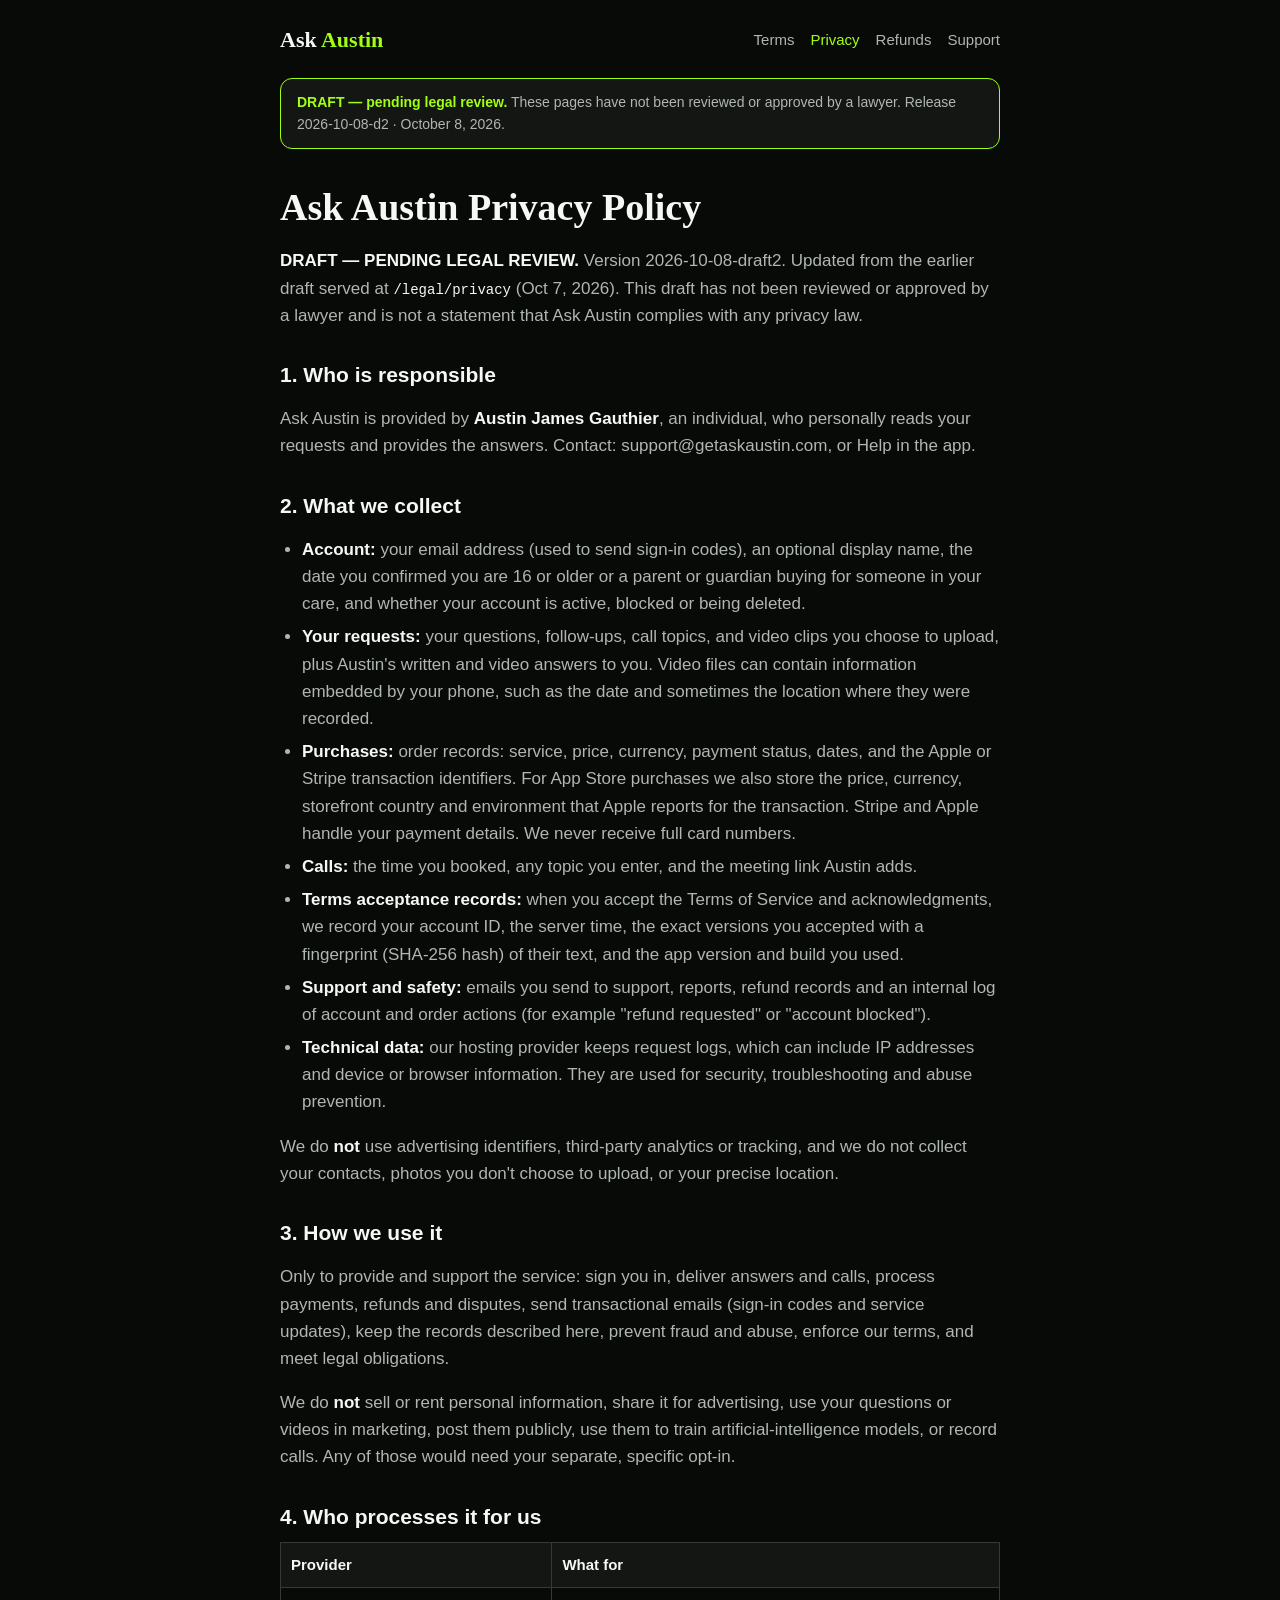
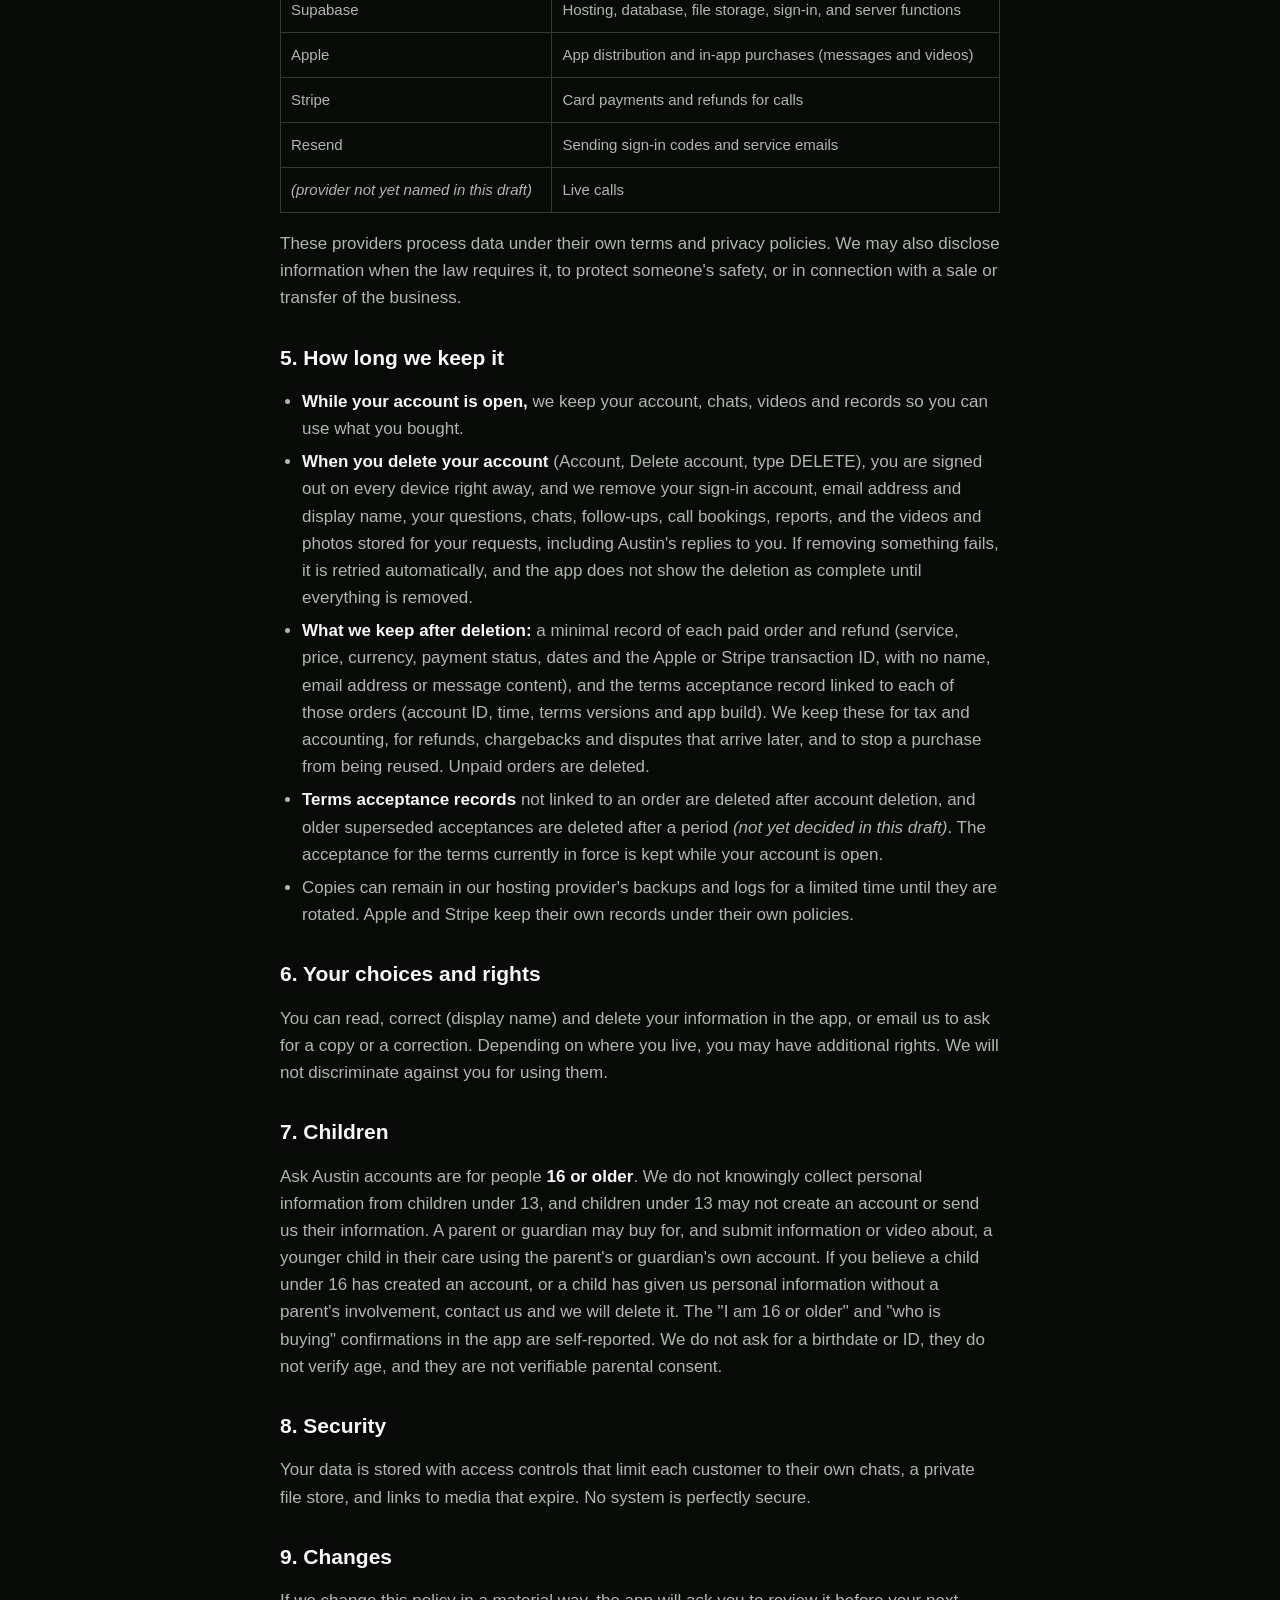
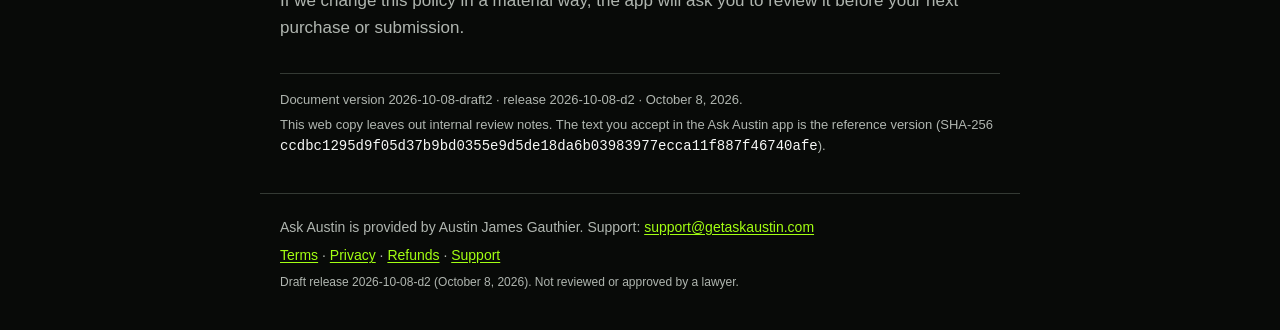
==== privacy/index.html @ 0ba7e784 "Ask Austin legal pages, draft release 2026-10-08-d2 (support@ contact)" ====
<!doctype html>
<html lang="en">
<head>
<meta charset="utf-8">
<meta name="viewport" content="width=device-width, initial-scale=1">
<meta name="robots" content="noindex, nofollow">
<meta name="color-scheme" content="dark">
<meta name="description" content="Ask Austin draft legal pages.">
<title>Privacy Policy · Ask Austin (draft)</title>
<link rel="icon" href="data:,">
<link rel="stylesheet" href="/assets/site.css">
</head>
<body>
<a class="skip" href="#main">Skip to content</a>
<header class="site">
<a class="brand" href="/">Ask <span>Austin</span></a>
<nav aria-label="Legal pages"><a href="/terms/">Terms</a><a href="/privacy/" aria-current="page">Privacy</a><a href="/refunds/">Refunds</a><a href="/support/">Support</a></nav>
</header>
<div class="draft" role="note"><strong>DRAFT — pending legal review.</strong> These pages have not been reviewed or approved by a lawyer. Release 2026-10-08-d2 · October 8, 2026.</div>
<main id="main">
<article class="doc">
<h1>Ask Austin Privacy Policy</h1>
<p><strong>DRAFT — PENDING LEGAL REVIEW.</strong> Version 2026-10-08-draft2. Updated from the earlier draft served at <code>/legal/privacy</code> (Oct 7, 2026). This draft has not been reviewed or approved by a lawyer and is not a statement that Ask Austin complies with any privacy law.</p>
<h2>1. Who is responsible</h2>
<p>Ask Austin is provided by <strong>Austin James Gauthier</strong>, an individual, who personally reads your requests and provides the answers. Contact: support@getaskaustin.com, or Help in the app.</p>
<h2>2. What we collect</h2>
<ul>
<li><strong>Account:</strong> your email address (used to send sign-in codes), an optional display name, the date you confirmed you are 16 or older or a parent or guardian buying for someone in your care, and whether your account is active, blocked or being deleted.</li>
<li><strong>Your requests:</strong> your questions, follow-ups, call topics, and video clips you choose to upload, plus Austin's written and video answers to you. Video files can contain information embedded by your phone, such as the date and sometimes the location where they were recorded.</li>
<li><strong>Purchases:</strong> order records: service, price, currency, payment status, dates, and the Apple or Stripe transaction identifiers. For App Store purchases we also store the price, currency, storefront country and environment that Apple reports for the transaction. Stripe and Apple handle your payment details. We never receive full card numbers.</li>
<li><strong>Calls:</strong> the time you booked, any topic you enter, and the meeting link Austin adds.</li>
<li><strong>Terms acceptance records:</strong> when you accept the Terms of Service and acknowledgments, we record your account ID, the server time, the exact versions you accepted with a fingerprint (SHA-256 hash) of their text, and the app version and build you used.</li>
<li><strong>Support and safety:</strong> emails you send to support, reports, refund records and an internal log of account and order actions (for example "refund requested" or "account blocked").</li>
<li><strong>Technical data:</strong> our hosting provider keeps request logs, which can include IP addresses and device or browser information. They are used for security, troubleshooting and abuse prevention.</li>
</ul>
<p>We do <strong>not</strong> use advertising identifiers, third-party analytics or tracking, and we do not collect your contacts, photos you don't choose to upload, or your precise location.</p>
<h2>3. How we use it</h2>
<p>Only to provide and support the service: sign you in, deliver answers and calls, process payments, refunds and disputes, send transactional emails (sign-in codes and service updates), keep the records described here, prevent fraud and abuse, enforce our terms, and meet legal obligations.</p>
<p>We do <strong>not</strong> sell or rent personal information, share it for advertising, use your questions or videos in marketing, post them publicly, use them to train artificial-intelligence models, or record calls. Any of those would need your separate, specific opt-in.</p>
<h2>4. Who processes it for us</h2>
<div class="table-wrap"><table>
<thead>
<tr>
<th>Provider</th>
<th>What for</th>
</tr>
</thead>
<tbody>
<tr>
<td>Supabase</td>
<td>Hosting, database, file storage, sign-in, and server functions</td>
</tr>
<tr>
<td>Apple</td>
<td>App distribution and in-app purchases (messages and videos)</td>
</tr>
<tr>
<td>Stripe</td>
<td>Card payments and refunds for calls</td>
</tr>
<tr>
<td>Resend</td>
<td>Sending sign-in codes and service emails</td>
</tr>
<tr>
<td><em>(provider not yet named in this draft)</em></td>
<td>Live calls</td>
</tr>
</tbody>
</table></div>
<p>These providers process data under their own terms and privacy policies. We may also disclose information when the law requires it, to protect someone's safety, or in connection with a sale or transfer of the business.</p>
<h2>5. How long we keep it</h2>
<ul>
<li><strong>While your account is open,</strong> we keep your account, chats, videos and records so you can use what you bought.</li>
<li><strong>When you delete your account</strong> (Account, Delete account, type DELETE), you are signed out on every device right away, and we remove your sign-in account, email address and display name, your questions, chats, follow-ups, call bookings, reports, and the videos and photos stored for your requests, including Austin's replies to you. If removing something fails, it is retried automatically, and the app does not show the deletion as complete until everything is removed.</li>
<li><strong>What we keep after deletion:</strong> a minimal record of each paid order and refund (service, price, currency, payment status, dates and the Apple or Stripe transaction ID, with no name, email address or message content), and the terms acceptance record linked to each of those orders (account ID, time, terms versions and app build). We keep these for tax and accounting, for refunds, chargebacks and disputes that arrive later, and to stop a purchase from being reused. Unpaid orders are deleted.</li>
<li><strong>Terms acceptance records</strong> not linked to an order are deleted after account deletion, and older superseded acceptances are deleted after a period <em>(not yet decided in this draft)</em>. The acceptance for the terms currently in force is kept while your account is open.</li>
<li>Copies can remain in our hosting provider's backups and logs for a limited time until they are rotated. Apple and Stripe keep their own records under their own policies.</li>
</ul>
<h2>6. Your choices and rights</h2>
<p>You can read, correct (display name) and delete your information in the app, or email us to ask for a copy or a correction. Depending on where you live, you may have additional rights. We will not discriminate against you for using them.</p>
<h2>7. Children</h2>
<p>Ask Austin accounts are for people <strong>16 or older</strong>. We do not knowingly collect personal information from children under 13, and children under 13 may not create an account or send us their information. A parent or guardian may buy for, and submit information or video about, a younger child in their care using the parent's or guardian's own account. If you believe a child under 16 has created an account, or a child has given us personal information without a parent's involvement, contact us and we will delete it. The "I am 16 or older" and "who is buying" confirmations in the app are self-reported. We do not ask for a birthdate or ID, they do not verify age, and they are not verifiable parental consent.</p>
<h2>8. Security</h2>
<p>Your data is stored with access controls that limit each customer to their own chats, a private file store, and links to media that expire. No system is perfectly secure.</p>
<h2>9. Changes</h2>
<p>If we change this policy in a material way, the app will ask you to review it before your next purchase or submission.</p>
</article>
<aside class="docmeta"><p>Document version 2026-10-08-draft2 · release 2026-10-08-d2 · October 8, 2026.</p><p>This web copy leaves out internal review notes. The text you accept in the Ask Austin app is the reference version (SHA-256 <code>ccdbc1295d9f05d37b9bd0355e9d5de18da6b03983977ecca11f887f46740afe</code>).</p></aside>
</main>
<footer class="site">
<p>Ask Austin is provided by Austin James Gauthier. Support: <a href="mailto:support@getaskaustin.com">support@getaskaustin.com</a></p>
<p><a href="/terms/">Terms</a> · <a href="/privacy/">Privacy</a> · <a href="/refunds/">Refunds</a> · <a href="/support/">Support</a></p>
<p class="fine">Draft release 2026-10-08-d2 (October 8, 2026). Not reviewed or approved by a lawyer.</p>
</footer>
</body>
</html>
---- assets/site.css ----
/* Ask Austin draft legal site. System fonts only; no external assets. Colors from the app's Theme.swift. */
:root{--bg:#080a08;--surface:#131613;--border:#343a34;--text:#f6f7f6;--muted:#b0b6b0;--accent:#a3ff12;--ink:#101800}
*{box-sizing:border-box}
html{-webkit-text-size-adjust:100%}
body{margin:0;background:var(--bg);color:var(--text);font:17px/1.6 -apple-system,BlinkMacSystemFont,"Segoe UI",Roboto,Helvetica,Arial,sans-serif}
a{color:var(--accent);text-underline-offset:2px}
a:focus-visible{outline:2px solid var(--accent);outline-offset:2px}
.skip{position:absolute;left:-999px}.skip:focus{left:12px;top:12px;background:var(--accent);color:var(--ink);padding:8px 12px;border-radius:8px}
header.site,main,footer.site,.draft{max-width:760px;margin:0 auto;padding-left:20px;padding-right:20px}
header.site{display:flex;flex-wrap:wrap;align-items:center;justify-content:space-between;gap:8px 16px;padding-top:18px;padding-bottom:12px}
.brand{color:var(--text);text-decoration:none;font:700 22px/1.2 "New York",Georgia,"Times New Roman",serif}
.brand span,.hero h1 span{color:var(--accent)}
nav{display:flex;flex-wrap:wrap;gap:4px 16px}
nav a{color:var(--muted);text-decoration:none;font-size:15px;padding:6px 0;min-height:44px;display:inline-flex;align-items:center}
nav a[aria-current=page],nav a:hover{color:var(--accent)}
.draft{background:var(--surface);border:1px solid var(--accent);border-radius:12px;padding:12px 16px;font-size:14px;color:var(--muted);margin-top:4px;margin-bottom:8px;max-width:720px}
.draft strong{color:var(--accent)}
main{padding-top:8px;padding-bottom:32px}
h1{font:700 32px/1.2 "New York",Georgia,"Times New Roman",serif;margin:20px 0 12px}
h2{font-size:21px;line-height:1.3;margin:32px 0 8px}
h3{font-size:18px;margin:24px 0 6px}
p,li{color:var(--muted)}
strong{color:var(--text)}
ul{padding-left:22px}li{margin:6px 0}
code{font:14px ui-monospace,SFMono-Regular,Menlo,monospace;color:var(--text);word-break:break-all}
.table-wrap{overflow-x:auto;margin:12px 0}
table{border-collapse:collapse;width:100%;font-size:15px}
th,td{border:1px solid var(--border);padding:10px;text-align:left;vertical-align:top}
th{background:var(--surface);color:var(--text)}
td{color:var(--muted)}
.docmeta{border-top:1px solid var(--border);margin-top:32px;padding-top:12px;font-size:13px}
.docmeta p{margin:4px 0}
.hero{padding:28px 0 8px}
.hero h1{font-size:44px;margin:0 0 8px}
.lede{font-size:19px;color:var(--text)}
.cards{list-style:none;padding:0;display:grid;gap:12px;margin:24px 0}
.cards a{display:block;background:var(--surface);border:1px solid var(--border);border-radius:14px;padding:16px 18px;text-decoration:none;min-height:44px}
.cards a:hover,.cards a:focus-visible{border-color:var(--accent)}
.cards strong{display:block;color:var(--accent);font-size:18px}
.cards span{color:var(--muted);font-size:15px}
footer.site{border-top:1px solid var(--border);padding-top:16px;padding-bottom:32px;font-size:14px}
footer.site p{margin:6px 0}
.fine{font-size:12px}
@media (min-width:720px){.cards{grid-template-columns:1fr 1fr}h1{font-size:38px}}
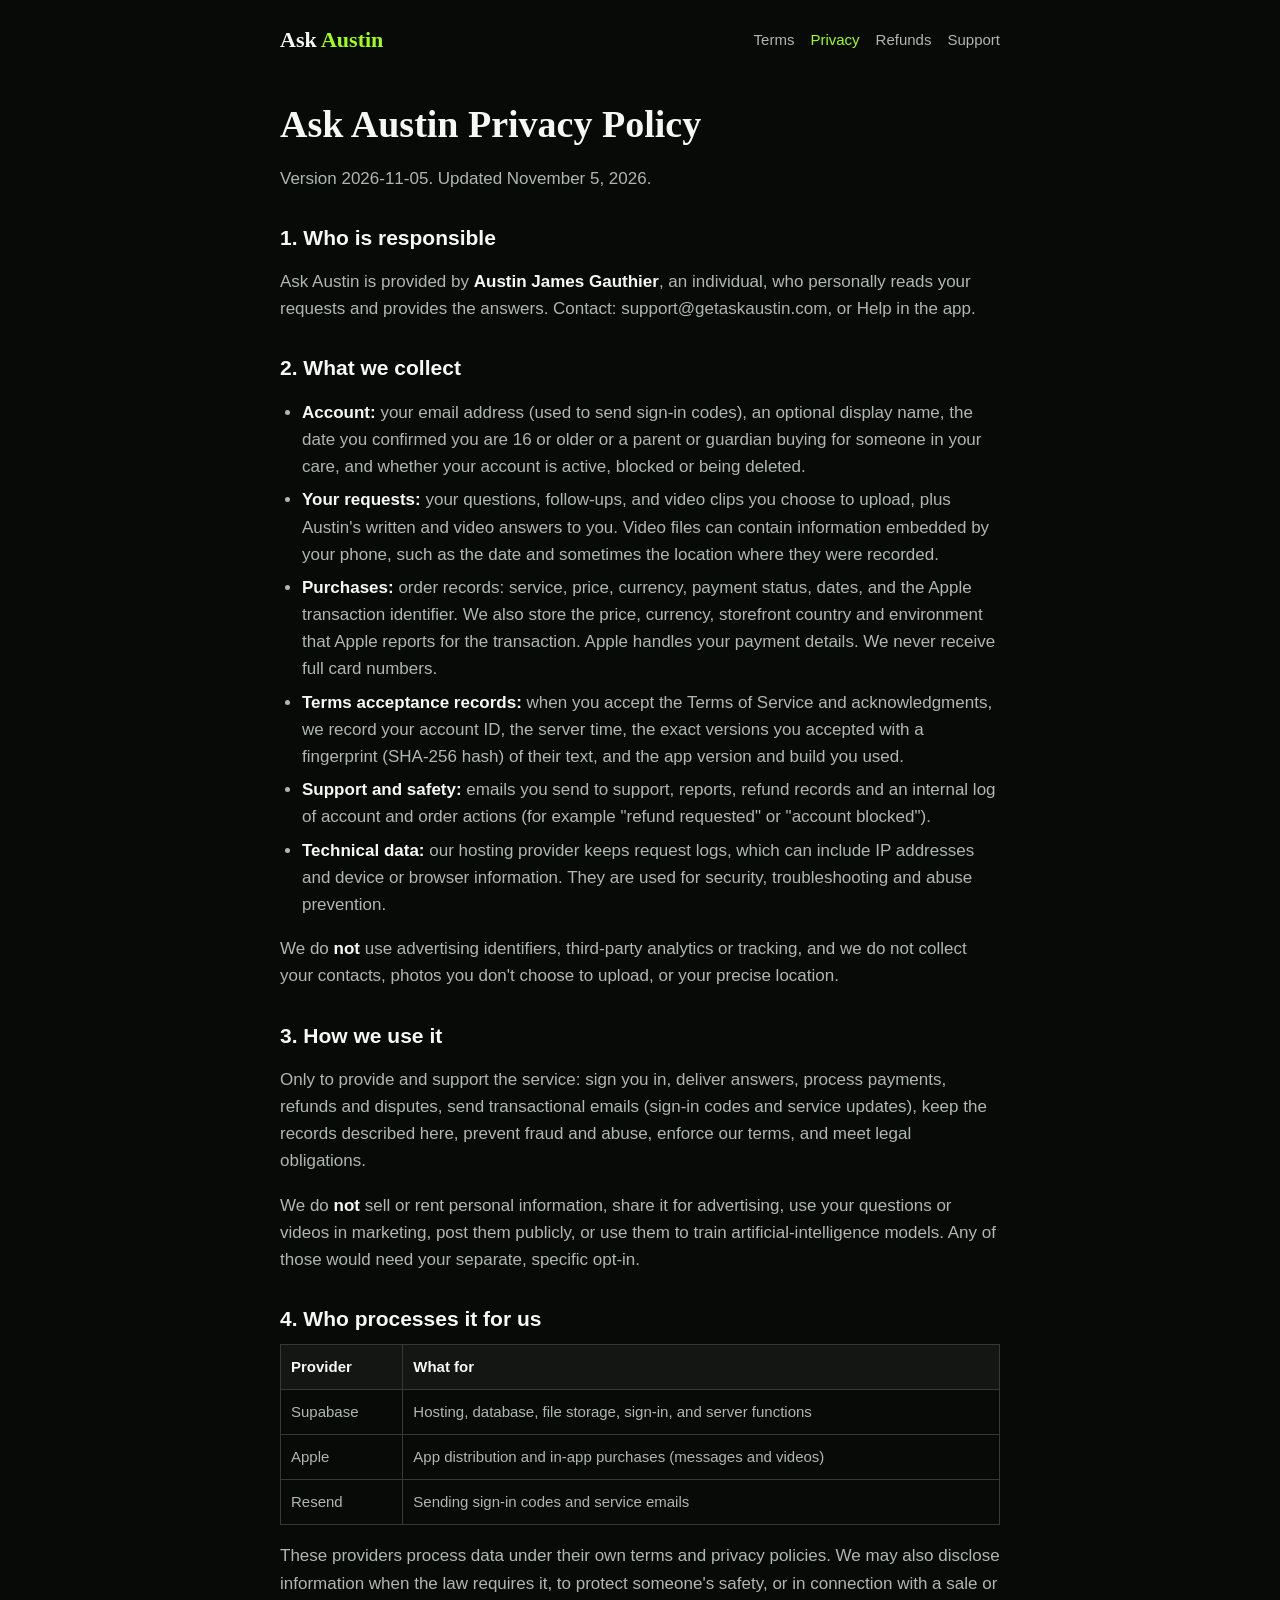
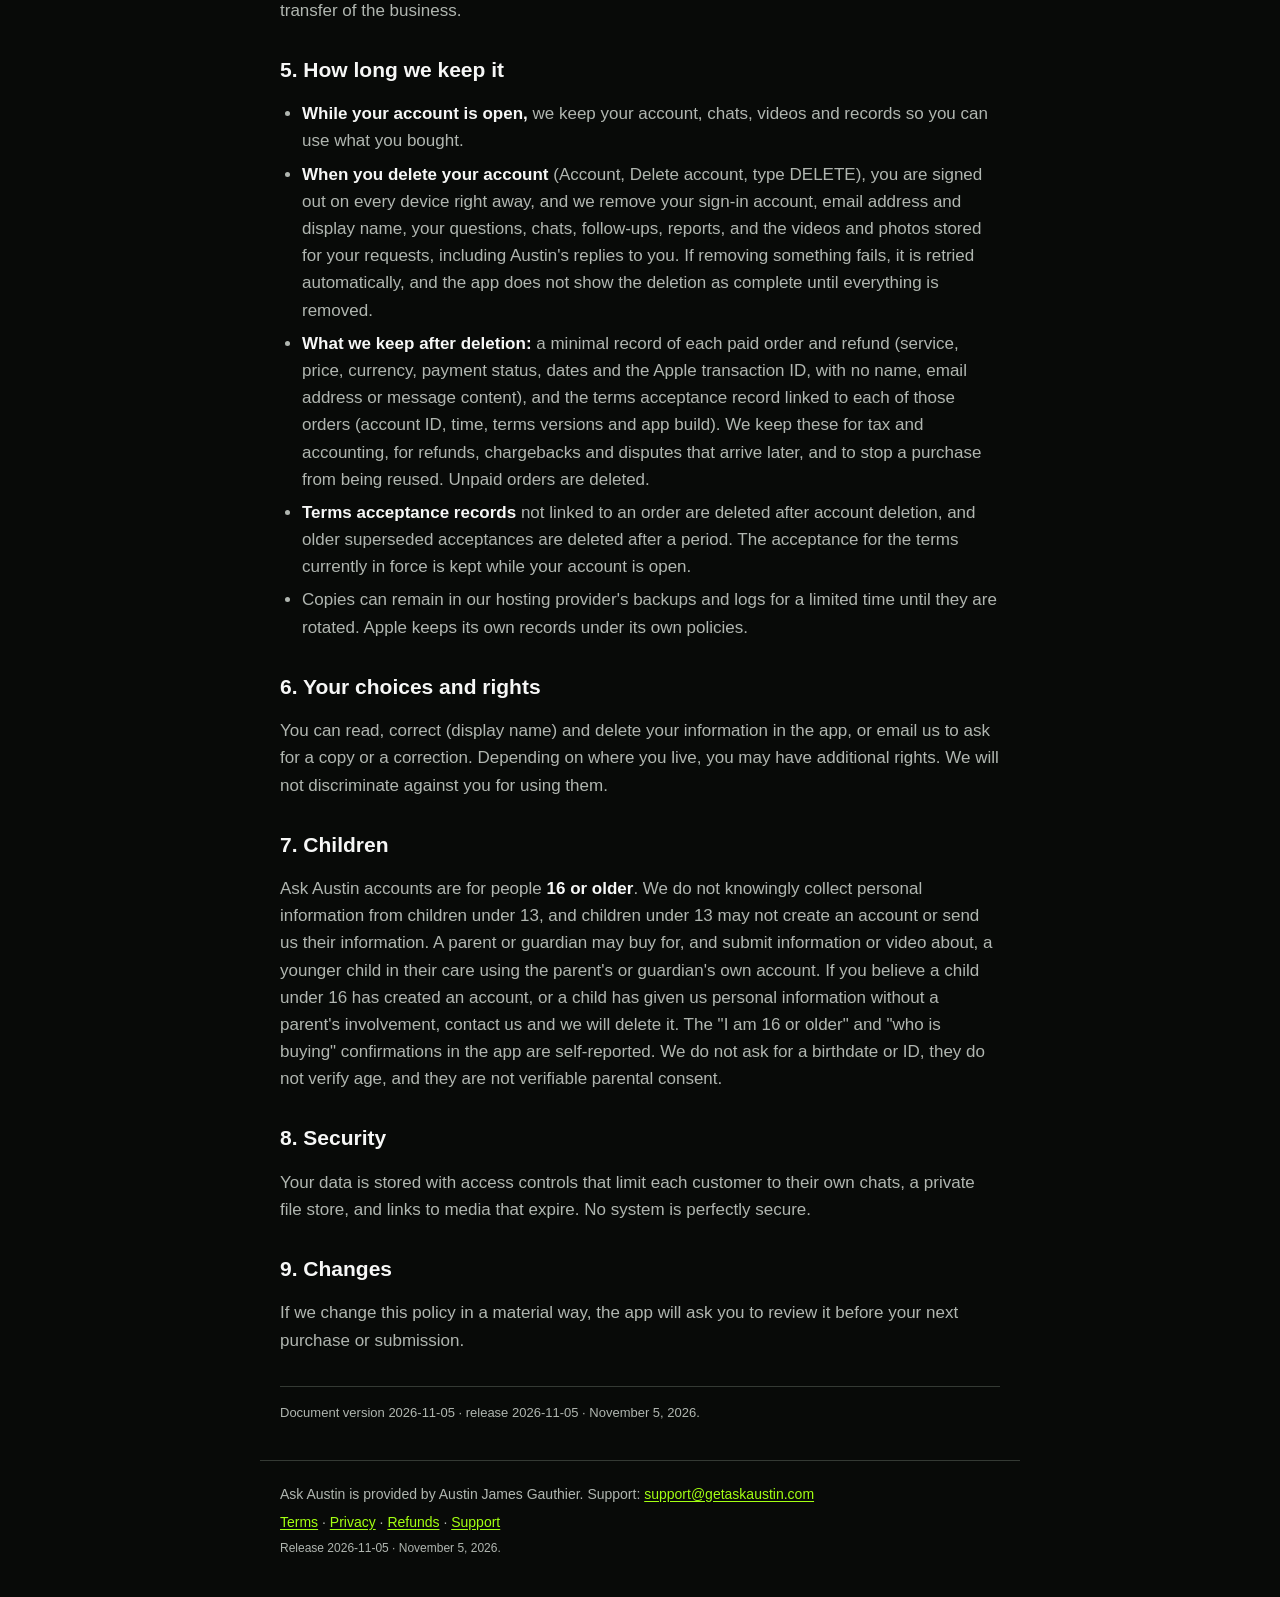
==== commit 336df1c2: "Publish legal pages for release 2026-11-05. Remove draft review banners and Calls/Stripe language so" ====
--- a/privacy/index.html
+++ b/privacy/index.html
@@ -5,8 +5,8 @@
 <meta name="viewport" content="width=device-width, initial-scale=1">
 <meta name="robots" content="noindex, nofollow">
 <meta name="color-scheme" content="dark">
-<meta name="description" content="Ask Austin draft legal pages.">
-<title>Privacy Policy · Ask Austin (draft)</title>
+<meta name="description" content="Ask Austin Privacy Policy.">
+<title>Privacy Policy · Ask Austin</title>
 <link rel="icon" href="data:,">
 <link rel="stylesheet" href="/assets/site.css">
 </head>
@@ -16,27 +16,25 @@
 <a class="brand" href="/">Ask <span>Austin</span></a>
 <nav aria-label="Legal pages"><a href="/terms/">Terms</a><a href="/privacy/" aria-current="page">Privacy</a><a href="/refunds/">Refunds</a><a href="/support/">Support</a></nav>
 </header>
-<div class="draft" role="note"><strong>DRAFT — pending legal review.</strong> These pages have not been reviewed or approved by a lawyer. Release 2026-10-08-d2 · October 8, 2026.</div>
 <main id="main">
 <article class="doc">
 <h1>Ask Austin Privacy Policy</h1>
-<p><strong>DRAFT — PENDING LEGAL REVIEW.</strong> Version 2026-10-08-draft2. Updated from the earlier draft served at <code>/legal/privacy</code> (Oct 7, 2026). This draft has not been reviewed or approved by a lawyer and is not a statement that Ask Austin complies with any privacy law.</p>
+<p>Version 2026-11-05. Updated November 5, 2026.</p>
 <h2>1. Who is responsible</h2>
 <p>Ask Austin is provided by <strong>Austin James Gauthier</strong>, an individual, who personally reads your requests and provides the answers. Contact: support@getaskaustin.com, or Help in the app.</p>
 <h2>2. What we collect</h2>
 <ul>
 <li><strong>Account:</strong> your email address (used to send sign-in codes), an optional display name, the date you confirmed you are 16 or older or a parent or guardian buying for someone in your care, and whether your account is active, blocked or being deleted.</li>
-<li><strong>Your requests:</strong> your questions, follow-ups, call topics, and video clips you choose to upload, plus Austin's written and video answers to you. Video files can contain information embedded by your phone, such as the date and sometimes the location where they were recorded.</li>
-<li><strong>Purchases:</strong> order records: service, price, currency, payment status, dates, and the Apple or Stripe transaction identifiers. For App Store purchases we also store the price, currency, storefront country and environment that Apple reports for the transaction. Stripe and Apple handle your payment details. We never receive full card numbers.</li>
-<li><strong>Calls:</strong> the time you booked, any topic you enter, and the meeting link Austin adds.</li>
+<li><strong>Your requests:</strong> your questions, follow-ups, and video clips you choose to upload, plus Austin's written and video answers to you. Video files can contain information embedded by your phone, such as the date and sometimes the location where they were recorded.</li>
+<li><strong>Purchases:</strong> order records: service, price, currency, payment status, dates, and the Apple transaction identifier. We also store the price, currency, storefront country and environment that Apple reports for the transaction. Apple handles your payment details. We never receive full card numbers.</li>
 <li><strong>Terms acceptance records:</strong> when you accept the Terms of Service and acknowledgments, we record your account ID, the server time, the exact versions you accepted with a fingerprint (SHA-256 hash) of their text, and the app version and build you used.</li>
 <li><strong>Support and safety:</strong> emails you send to support, reports, refund records and an internal log of account and order actions (for example "refund requested" or "account blocked").</li>
 <li><strong>Technical data:</strong> our hosting provider keeps request logs, which can include IP addresses and device or browser information. They are used for security, troubleshooting and abuse prevention.</li>
 </ul>
 <p>We do <strong>not</strong> use advertising identifiers, third-party analytics or tracking, and we do not collect your contacts, photos you don't choose to upload, or your precise location.</p>
 <h2>3. How we use it</h2>
-<p>Only to provide and support the service: sign you in, deliver answers and calls, process payments, refunds and disputes, send transactional emails (sign-in codes and service updates), keep the records described here, prevent fraud and abuse, enforce our terms, and meet legal obligations.</p>
-<p>We do <strong>not</strong> sell or rent personal information, share it for advertising, use your questions or videos in marketing, post them publicly, use them to train artificial-intelligence models, or record calls. Any of those would need your separate, specific opt-in.</p>
+<p>Only to provide and support the service: sign you in, deliver answers, process payments, refunds and disputes, send transactional emails (sign-in codes and service updates), keep the records described here, prevent fraud and abuse, enforce our terms, and meet legal obligations.</p>
+<p>We do <strong>not</strong> sell or rent personal information, share it for advertising, use your questions or videos in marketing, post them publicly, or use them to train artificial-intelligence models. Any of those would need your separate, specific opt-in.</p>
 <h2>4. Who processes it for us</h2>
 <div class="table-wrap"><table>
 <thead>
@@ -55,16 +53,8 @@
 <td>App distribution and in-app purchases (messages and videos)</td>
 </tr>
 <tr>
-<td>Stripe</td>
-<td>Card payments and refunds for calls</td>
-</tr>
-<tr>
 <td>Resend</td>
 <td>Sending sign-in codes and service emails</td>
-</tr>
-<tr>
-<td><em>(provider not yet named in this draft)</em></td>
-<td>Live calls</td>
 </tr>
 </tbody>
 </table></div>
@@ -72,10 +62,10 @@
 <h2>5. How long we keep it</h2>
 <ul>
 <li><strong>While your account is open,</strong> we keep your account, chats, videos and records so you can use what you bought.</li>
-<li><strong>When you delete your account</strong> (Account, Delete account, type DELETE), you are signed out on every device right away, and we remove your sign-in account, email address and display name, your questions, chats, follow-ups, call bookings, reports, and the videos and photos stored for your requests, including Austin's replies to you. If removing something fails, it is retried automatically, and the app does not show the deletion as complete until everything is removed.</li>
-<li><strong>What we keep after deletion:</strong> a minimal record of each paid order and refund (service, price, currency, payment status, dates and the Apple or Stripe transaction ID, with no name, email address or message content), and the terms acceptance record linked to each of those orders (account ID, time, terms versions and app build). We keep these for tax and accounting, for refunds, chargebacks and disputes that arrive later, and to stop a purchase from being reused. Unpaid orders are deleted.</li>
-<li><strong>Terms acceptance records</strong> not linked to an order are deleted after account deletion, and older superseded acceptances are deleted after a period <em>(not yet decided in this draft)</em>. The acceptance for the terms currently in force is kept while your account is open.</li>
-<li>Copies can remain in our hosting provider's backups and logs for a limited time until they are rotated. Apple and Stripe keep their own records under their own policies.</li>
+<li><strong>When you delete your account</strong> (Account, Delete account, type DELETE), you are signed out on every device right away, and we remove your sign-in account, email address and display name, your questions, chats, follow-ups, reports, and the videos and photos stored for your requests, including Austin's replies to you. If removing something fails, it is retried automatically, and the app does not show the deletion as complete until everything is removed.</li>
+<li><strong>What we keep after deletion:</strong> a minimal record of each paid order and refund (service, price, currency, payment status, dates and the Apple transaction ID, with no name, email address or message content), and the terms acceptance record linked to each of those orders (account ID, time, terms versions and app build). We keep these for tax and accounting, for refunds, chargebacks and disputes that arrive later, and to stop a purchase from being reused. Unpaid orders are deleted.</li>
+<li><strong>Terms acceptance records</strong> not linked to an order are deleted after account deletion, and older superseded acceptances are deleted after a period. The acceptance for the terms currently in force is kept while your account is open.</li>
+<li>Copies can remain in our hosting provider's backups and logs for a limited time until they are rotated. Apple keeps its own records under its own policies.</li>
 </ul>
 <h2>6. Your choices and rights</h2>
 <p>You can read, correct (display name) and delete your information in the app, or email us to ask for a copy or a correction. Depending on where you live, you may have additional rights. We will not discriminate against you for using them.</p>
@@ -86,12 +76,12 @@
 <h2>9. Changes</h2>
 <p>If we change this policy in a material way, the app will ask you to review it before your next purchase or submission.</p>
 </article>
-<aside class="docmeta"><p>Document version 2026-10-08-draft2 · release 2026-10-08-d2 · October 8, 2026.</p><p>This web copy leaves out internal review notes. The text you accept in the Ask Austin app is the reference version (SHA-256 <code>ccdbc1295d9f05d37b9bd0355e9d5de18da6b03983977ecca11f887f46740afe</code>).</p></aside>
+<aside class="docmeta"><p>Document version 2026-11-05 · release 2026-11-05 · November 5, 2026.</p></aside>
 </main>
 <footer class="site">
 <p>Ask Austin is provided by Austin James Gauthier. Support: <a href="mailto:support@getaskaustin.com">support@getaskaustin.com</a></p>
 <p><a href="/terms/">Terms</a> · <a href="/privacy/">Privacy</a> · <a href="/refunds/">Refunds</a> · <a href="/support/">Support</a></p>
-<p class="fine">Draft release 2026-10-08-d2 (October 8, 2026). Not reviewed or approved by a lawyer.</p>
+<p class="fine">Release 2026-11-05 · November 5, 2026.</p>
 </footer>
 </body>
 </html>
--- a/assets/site.css
+++ b/assets/site.css
@@ -1,4 +1,4 @@
-/* Ask Austin draft legal site. System fonts only; no external assets. Colors from the app's Theme.swift. */
+/* Ask Austin legal site. System fonts only; no external assets. Colors from the app's Theme.swift. */
 :root{--bg:#080a08;--surface:#131613;--border:#343a34;--text:#f6f7f6;--muted:#b0b6b0;--accent:#a3ff12;--ink:#101800}
 *{box-sizing:border-box}
 html{-webkit-text-size-adjust:100%}
@@ -6,15 +6,13 @@
 a{color:var(--accent);text-underline-offset:2px}
 a:focus-visible{outline:2px solid var(--accent);outline-offset:2px}
 .skip{position:absolute;left:-999px}.skip:focus{left:12px;top:12px;background:var(--accent);color:var(--ink);padding:8px 12px;border-radius:8px}
-header.site,main,footer.site,.draft{max-width:760px;margin:0 auto;padding-left:20px;padding-right:20px}
+header.site,main,footer.site{max-width:760px;margin:0 auto;padding-left:20px;padding-right:20px}
 header.site{display:flex;flex-wrap:wrap;align-items:center;justify-content:space-between;gap:8px 16px;padding-top:18px;padding-bottom:12px}
 .brand{color:var(--text);text-decoration:none;font:700 22px/1.2 "New York",Georgia,"Times New Roman",serif}
 .brand span,.hero h1 span{color:var(--accent)}
 nav{display:flex;flex-wrap:wrap;gap:4px 16px}
 nav a{color:var(--muted);text-decoration:none;font-size:15px;padding:6px 0;min-height:44px;display:inline-flex;align-items:center}
 nav a[aria-current=page],nav a:hover{color:var(--accent)}
-.draft{background:var(--surface);border:1px solid var(--accent);border-radius:12px;padding:12px 16px;font-size:14px;color:var(--muted);margin-top:4px;margin-bottom:8px;max-width:720px}
-.draft strong{color:var(--accent)}
 main{padding-top:8px;padding-bottom:32px}
 h1{font:700 32px/1.2 "New York",Georgia,"Times New Roman",serif;margin:20px 0 12px}
 h2{font-size:21px;line-height:1.3;margin:32px 0 8px}
